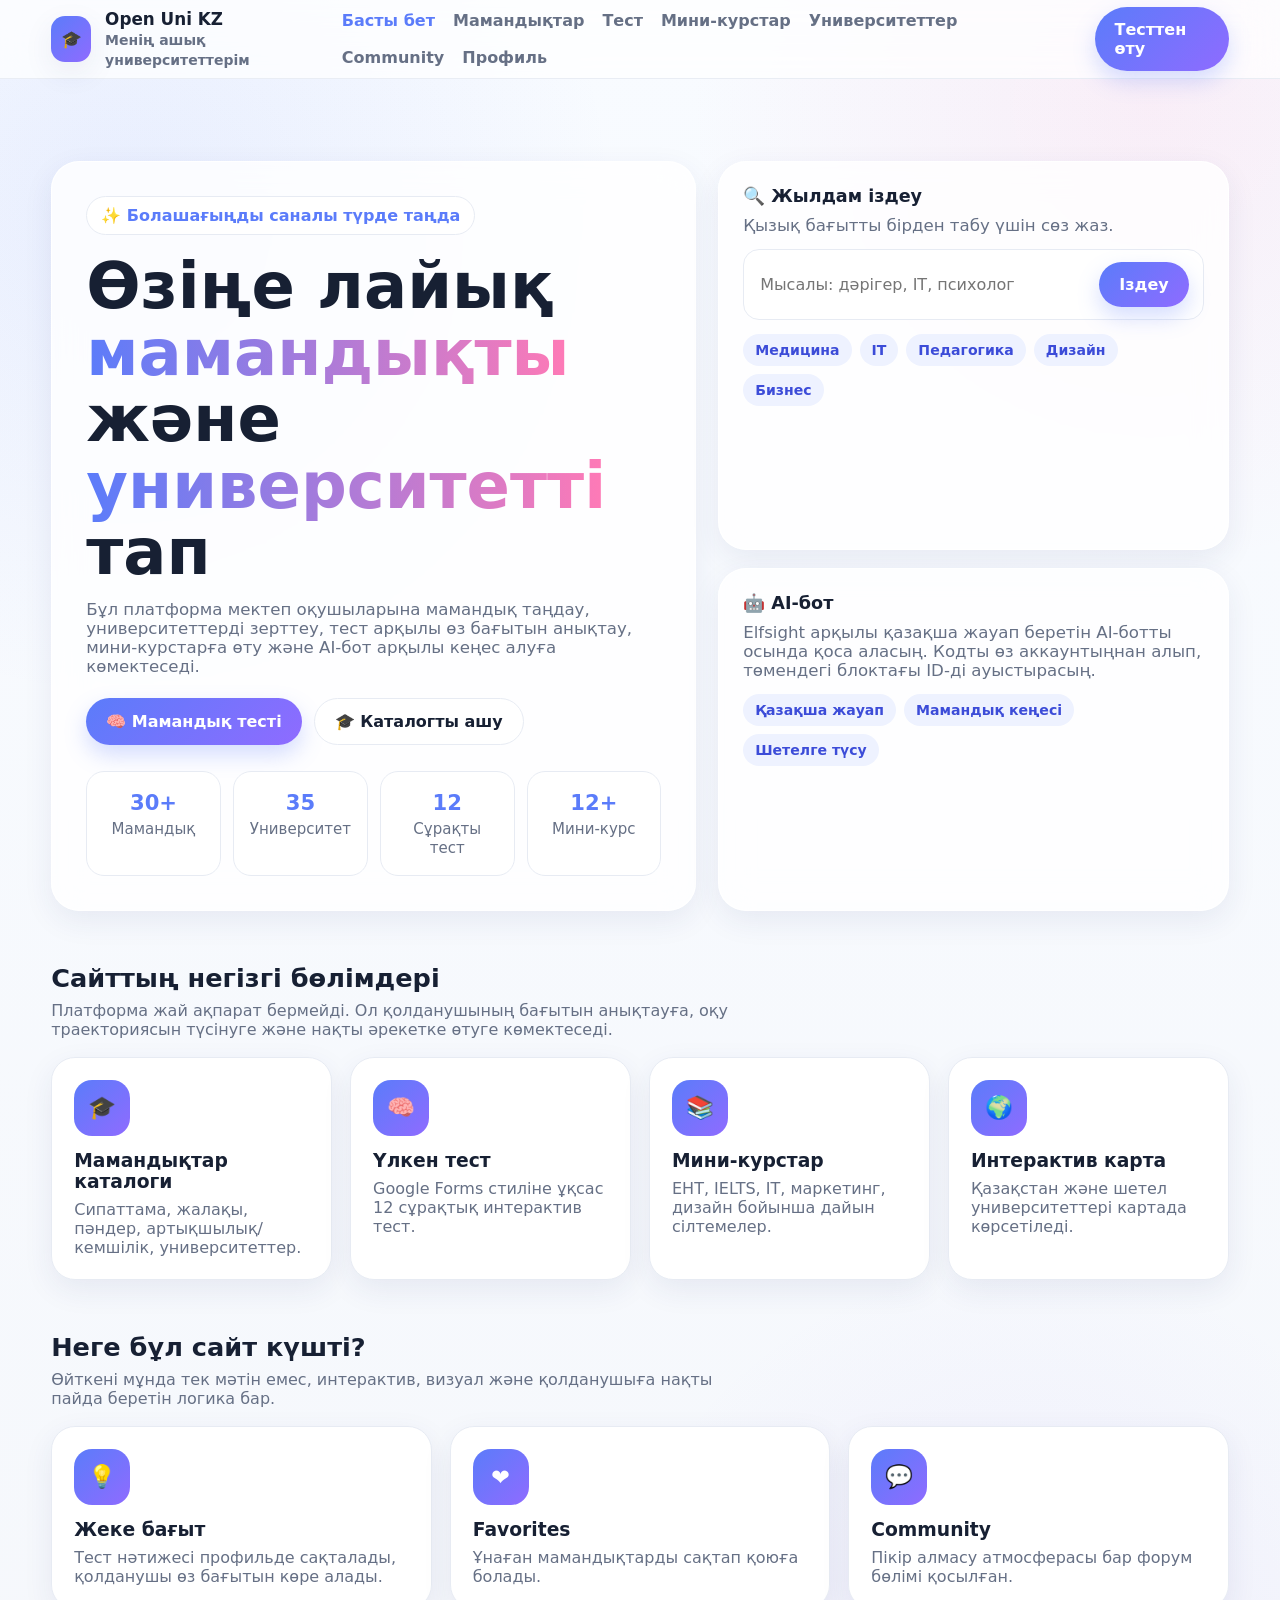
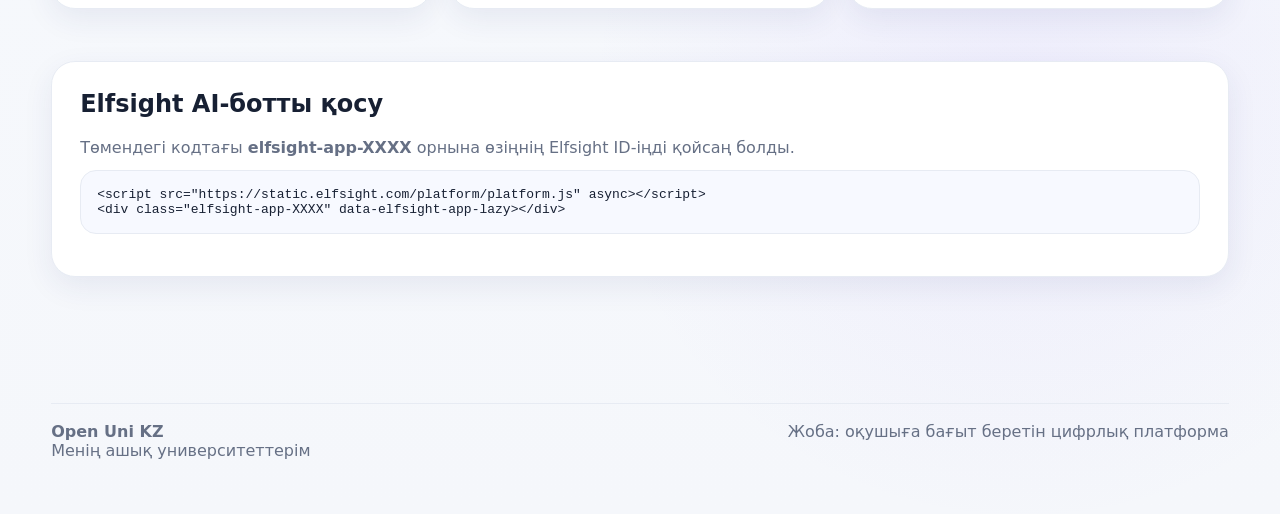
==== index.html @ f0c1a760 "Create index.html" ====
<!DOCTYPE html>
<html lang="kk">
<head>
  <meta charset="UTF-8">
  <meta name="viewport" content="width=device-width, initial-scale=1.0">
  <title>Open Uni KZ | Менің ашық университеттерім</title>
  <link rel="stylesheet" href="css/style.css">
</head>
<body>
  <header class="topbar">
    <div class="container nav">
      <a href="index.html" class="logo">
        <div class="logo-badge">🎓</div>
        <div>
          <div>Open Uni KZ</div>
          <small style="color:var(--muted);font-weight:700">Менің ашық университеттерім</small>
        </div>
      </a>
      <nav class="nav-links">
        <a href="index.html">Басты бет</a>
        <a href="professions.html">Мамандықтар</a>
        <a href="quiz.html">Тест</a>
        <a href="courses.html">Мини-курстар</a>
        <a href="universities.html">Университеттер</a>
        <a href="community.html">Community</a>
        <a href="profile.html">Профиль</a>
      </nav>
      <a class="btn btn-primary" href="quiz.html">Тесттен өту</a>
    </div>
  </header>

  <main class="page">
    <section class="hero">
      <div class="container hero-grid">
        <div class="panel hero-card reveal">
          <div class="eyebrow">✨ Болашағыңды саналы түрде таңда</div>
          <h1>Өзіңе лайық <span class="gradient-text">мамандықты</span> және <span class="gradient-text">университетті</span> тап</h1>
          <p>
            Бұл платформа мектеп оқушыларына мамандық таңдау, университеттерді зерттеу, тест арқылы өз бағытын анықтау, мини-курстарға өту және AI-бот арқылы кеңес алуға көмектеседі.
          </p>
          <div class="hero-actions">
            <a class="btn btn-primary" href="quiz.html">🧠 Мамандық тесті</a>
            <a class="btn btn-secondary" href="professions.html">🎓 Каталогты ашу</a>
          </div>
          <div class="stats">
            <div class="stat"><strong>30+</strong><span>Мамандық</span></div>
            <div class="stat"><strong>35</strong><span>Университет</span></div>
            <div class="stat"><strong>12</strong><span>Сұрақты тест</span></div>
            <div class="stat"><strong>12+</strong><span>Мини-курс</span></div>
          </div>
        </div>

        <div class="hero-side">
          <div class="panel side-card reveal">
            <h3>🔍 Жылдам іздеу</h3>
            <p>Қызық бағытты бірден табу үшін сөз жаз.</p>
            <div class="quick-search">
              <input id="heroQuickSearchInput" type="text" placeholder="Мысалы: дәрігер, IT, психолог">
              <button id="heroQuickSearchBtn" class="btn btn-primary">Іздеу</button>
            </div>
            <div class="chips">
              <span class="chip">Медицина</span>
              <span class="chip">IT</span>
              <span class="chip">Педагогика</span>
              <span class="chip">Дизайн</span>
              <span class="chip">Бизнес</span>
            </div>
          </div>

          <div class="panel side-card reveal">
            <h3>🤖 AI-бот</h3>
            <p>Elfsight арқылы қазақша жауап беретін AI-ботты осында қоса аласың. Кодты өз аккаунтыңнан алып, төмендегі блоктағы ID-ді ауыстырасың.</p>
            <div class="chips">
              <span class="chip">Қазақша жауап</span>
              <span class="chip">Мамандық кеңесі</span>
              <span class="chip">Шетелге түсу</span>
            </div>
          </div>
        </div>
      </div>
    </section>

    <section class="section">
      <div class="container">
        <div class="section-head reveal">
          <div>
            <h2>Сайттың негізгі бөлімдері</h2>
            <p>Платформа жай ақпарат бермейді. Ол қолданушының бағытын анықтауға, оқу траекториясын түсінуге және нақты әрекетке өтуге көмектеседі.</p>
          </div>
        </div>
        <div class="grid grid-4">
          <div class="card reveal">
            <div class="icon">🎓</div>
            <h3>Мамандықтар каталоги</h3>
            <p>Сипаттама, жалақы, пәндер, артықшылық/кемшілік, университеттер.</p>
          </div>
          <div class="card reveal">
            <div class="icon">🧠</div>
            <h3>Үлкен тест</h3>
            <p>Google Forms стиліне ұқсас 12 сұрақтық интерактив тест.</p>
          </div>
          <div class="card reveal">
            <div class="icon">📚</div>
            <h3>Мини-курстар</h3>
            <p>ЕНТ, IELTS, IT, маркетинг, дизайн бойынша дайын сілтемелер.</p>
          </div>
          <div class="card reveal">
            <div class="icon">🌍</div>
            <h3>Интерактив карта</h3>
            <p>Қазақстан және шетел университеттері картада көрсетіледі.</p>
          </div>
        </div>
      </div>
    </section>

    <section class="section">
      <div class="container">
        <div class="section-head reveal">
          <div>
            <h2>Неге бұл сайт күшті?</h2>
            <p>Өйткені мұнда тек мәтін емес, интерактив, визуал және қолданушыға нақты пайда беретін логика бар.</p>
          </div>
        </div>
        <div class="grid grid-3">
          <div class="card reveal">
            <div class="icon">💡</div>
            <h3>Жеке бағыт</h3>
            <p>Тест нәтижесі профильде сақталады, қолданушы өз бағытын көре алады.</p>
          </div>
          <div class="card reveal">
            <div class="icon">❤️</div>
            <h3>Favorites</h3>
            <p>Ұнаған мамандықтарды сақтап қоюға болады.</p>
          </div>
          <div class="card reveal">
            <div class="icon">💬</div>
            <h3>Community</h3>
            <p>Пікір алмасу атмосферасы бар форум бөлімі қосылған.</p>
          </div>
        </div>
      </div>
    </section>

    <section class="section">
      <div class="container">
        <div class="card reveal" style="padding:28px">
          <h2 style="margin-top:0">Elfsight AI-ботты қосу</h2>
          <p style="color:var(--muted)">
            Төмендегі кодтағы <strong>elfsight-app-XXXX</strong> орнына өзіңнің Elfsight ID-іңді қойсаң болды.
          </p>
<pre style="background:#f7f9ff;border:1px solid var(--line);padding:16px;border-radius:16px;overflow:auto;white-space:pre-wrap"><code>&lt;script src="https://static.elfsight.com/platform/platform.js" async&gt;&lt;/script&gt;
&lt;div class="elfsight-app-XXXX" data-elfsight-app-lazy&gt;&lt;/div&gt;</code></pre>
          <div style="margin-top:14px">
            <script src="https://static.elfsight.com/platform/platform.js" async></script>
            <div class="elfsight-app-XXXX" data-elfsight-app-lazy></div>
          </div>
        </div>
      </div>
    </section>
  </main>

  <footer class="footer">
    <div class="container footer-box">
      <div><strong>Open Uni KZ</strong><br>Менің ашық университеттерім</div>
      <div>Жоба: оқушыға бағыт беретін цифрлық платформа</div>
    </div>
  </footer>

  <script src="js/main.js"></script>
</body>
</html>
---- css/style.css ----
:root{
  --bg:#f5f7fb;
  --bg-2:#eef3ff;
  --surface:#ffffffcc;
  --surface-solid:#ffffff;
  --text:#172033;
  --muted:#667085;
  --line:#e7ebf3;
  --brand:#5b7cfa;
  --brand-2:#8f6bff;
  --accent:#ff7ab6;
  --success:#18b67a;
  --warning:#ffb648;
  --danger:#ff6b6b;
  --shadow:0 10px 30px rgba(34,55,110,.08);
  --shadow-lg:0 20px 50px rgba(40,70,140,.12);
  --radius-xl:28px;
  --radius-lg:22px;
  --radius-md:16px;
  --radius-sm:12px;
}

*{box-sizing:border-box}
html{scroll-behavior:smooth}
body{
  margin:0;
  font-family:Inter, ui-sans-serif, system-ui, -apple-system, Segoe UI, Roboto, Arial, sans-serif;
  color:var(--text);
  background:
    radial-gradient(circle at 10% 10%, rgba(91,124,250,.10), transparent 22%),
    radial-gradient(circle at 90% 5%, rgba(255,122,182,.10), transparent 20%),
    radial-gradient(circle at 80% 80%, rgba(143,107,255,.08), transparent 22%),
    linear-gradient(180deg, #f8fbff 0%, #f5f7fb 100%);
}

a{text-decoration:none;color:inherit}
img{max-width:100%;display:block}
button,input,select,textarea{font:inherit}

.container{
  width:min(1200px, 92%);
  margin:0 auto;
}

.topbar{
  position:sticky;
  top:0;
  z-index:100;
  backdrop-filter:blur(16px);
  background:rgba(255,255,255,.72);
  border-bottom:1px solid rgba(231,235,243,.9);
}

.nav{
  min-height:78px;
  display:flex;
  align-items:center;
  justify-content:space-between;
  gap:20px;
}

.logo{
  display:flex;
  align-items:center;
  gap:14px;
  font-weight:800;
  font-size:1.05rem;
}
.logo-badge{
  width:46px;
  height:46px;
  border-radius:14px;
  display:grid;
  place-items:center;
  color:#fff;
  background:linear-gradient(135deg,var(--brand),var(--brand-2));
  box-shadow:var(--shadow);
}

.nav-links{
  display:flex;
  gap:18px;
  flex-wrap:wrap;
}
.nav-links a{
  color:var(--muted);
  font-weight:600;
  transition:.2s ease;
}
.nav-links a:hover,
.nav-links a.active{
  color:var(--brand);
}

.btn{
  border:none;
  cursor:pointer;
  border-radius:999px;
  padding:13px 20px;
  font-weight:700;
  transition:.22s ease;
  display:inline-flex;
  align-items:center;
  justify-content:center;
  gap:10px;
}
.btn:hover{transform:translateY(-1px)}
.btn-primary{
  color:#fff;
  background:linear-gradient(135deg,var(--brand),var(--brand-2));
  box-shadow:0 10px 22px rgba(91,124,250,.26);
}
.btn-secondary{
  color:var(--text);
  background:#fff;
  border:1px solid var(--line);
}
.btn-ghost{
  color:var(--brand);
  background:#eef2ff;
}

.page{
  padding:34px 0 64px;
}

.hero{
  padding:48px 0 26px;
}
.hero-grid{
  display:grid;
  grid-template-columns:1.2fr .95fr;
  gap:22px;
  align-items:stretch;
}
.panel{
  background:var(--surface);
  backdrop-filter:blur(16px);
  border:1px solid rgba(255,255,255,.9);
  border-radius:var(--radius-xl);
  box-shadow:var(--shadow);
}
.hero-card{
  padding:34px;
}
.eyebrow{
  display:inline-flex;
  align-items:center;
  gap:8px;
  padding:9px 14px;
  border-radius:999px;
  border:1px solid var(--line);
  background:#fff;
  color:var(--brand);
  font-weight:800;
  margin-bottom:18px;
}
.hero h1{
  margin:0 0 14px;
  font-size:clamp(2rem, 5vw, 4rem);
  line-height:1.04;
}
.gradient-text{
  background:linear-gradient(90deg,var(--brand),var(--accent));
  -webkit-background-clip:text;
  background-clip:text;
  color:transparent;
}
.hero p{
  margin:0 0 22px;
  color:var(--muted);
  font-size:1.04rem;
  max-width:62ch;
}
.hero-actions{
  display:flex;
  gap:12px;
  flex-wrap:wrap;
  margin-bottom:26px;
}
.stats{
  display:grid;
  grid-template-columns:repeat(4,1fr);
  gap:12px;
}
.stat{
  padding:18px 16px;
  border-radius:18px;
  background:#fff;
  border:1px solid var(--line);
  text-align:center;
}
.stat strong{
  display:block;
  font-size:1.32rem;
  color:var(--brand);
  margin-bottom:4px;
}
.stat span{
  color:var(--muted);
  font-size:.94rem;
}

.hero-side{
  display:grid;
  gap:18px;
}
.side-card{
  padding:24px;
}
.side-card h3{
  margin:0 0 10px;
  font-size:1.1rem;
}
.side-card p{
  margin:0;
  color:var(--muted);
}
.quick-search{
  margin-top:14px;
  display:flex;
  gap:10px;
  align-items:center;
  padding:12px 14px;
  border-radius:16px;
  background:#fff;
  border:1px solid var(--line);
}
.quick-search input{
  width:100%;
  border:none;
  outline:none;
  background:transparent;
}
.chips{
  margin-top:14px;
  display:flex;
  gap:8px;
  flex-wrap:wrap;
}
.chip{
  padding:8px 12px;
  border-radius:999px;
  background:#eef2ff;
  color:#3c4cd8;
  font-weight:700;
  font-size:.88rem;
}

.section{
  padding:26px 0;
}
.section-head{
  margin-bottom:18px;
  display:flex;
  align-items:end;
  justify-content:space-between;
  gap:18px;
  flex-wrap:wrap;
}
.section-head h2{
  margin:0 0 8px;
  font-size:clamp(1.5rem, 2vw, 2.2rem);
}
.section-head p{
  margin:0;
  color:var(--muted);
  max-width:68ch;
}

.grid{
  display:grid;
  gap:18px;
}
.grid-2{grid-template-columns:repeat(2,1fr)}
.grid-3{grid-template-columns:repeat(3,1fr)}
.grid-4{grid-template-columns:repeat(4,1fr)}

.card{
  background:var(--surface-solid);
  border:1px solid var(--line);
  border-radius:24px;
  padding:22px;
  box-shadow:var(--shadow);
  transition:.25s ease;
}
.card:hover{
  transform:translateY(-4px);
  box-shadow:var(--shadow-lg);
}
.icon{
  width:56px;
  height:56px;
  border-radius:18px;
  display:grid;
  place-items:center;
  font-size:1.4rem;
  color:#fff;
  background:linear-gradient(135deg,var(--brand),var(--brand-2));
  margin-bottom:14px;
}
.card h3{
  margin:0 0 8px;
}
.card p{
  margin:0;
  color:var(--muted);
}
.meta{
  margin:14px 0 0;
  display:flex;
  gap:8px;
  flex-wrap:wrap;
}
.pill{
  padding:7px 11px;
  border-radius:999px;
  background:#f4f6fb;
  font-size:.84rem;
  font-weight:700;
  color:#475467;
}

.toolbar{
  display:flex;
  gap:12px;
  flex-wrap:wrap;
  margin:18px 0 22px;
}
.input,
.select{
  min-height:48px;
  padding:12px 14px;
  border-radius:14px;
  border:1px solid var(--line);
  background:#fff;
  color:var(--text);
  outline:none;
}
.input{min-width:250px; flex:1}
.select{min-width:180px}

.catalog{
  display:grid;
  grid-template-columns:repeat(3,1fr);
  gap:18px;
}
.prof-card{
  position:relative;
  overflow:hidden;
}
.favorite-btn{
  position:absolute;
  top:16px;
  right:16px;
  width:42px;
  height:42px;
  border:none;
  border-radius:50%;
  cursor:pointer;
  background:#fff;
  box-shadow:var(--shadow);
  font-size:1.05rem;
}
.favorite-btn.active{
  background:#ffe7f2;
}
.salary{
  margin-top:10px;
  font-weight:800;
  color:var(--success);
}
.actions{
  margin-top:18px;
  display:flex;
  gap:10px;
  flex-wrap:wrap;
}

.modal{
  position:fixed;
  inset:0;
  background:rgba(17,24,39,.38);
  display:none;
  align-items:center;
  justify-content:center;
  padding:18px;
  z-index:200;
}
.modal.show{display:flex}
.modal-box{
  width:min(760px, 100%);
  background:#fff;
  border-radius:28px;
  padding:28px;
  box-shadow:var(--shadow-lg);
  border:1px solid var(--line);
}
.modal-box h2{margin-top:0}
.modal-grid{
  display:grid;
  grid-template-columns:1fr 1fr;
  gap:16px;
}
.list{
  margin:0;
  padding-left:18px;
  color:var(--muted);
}
.list li{margin:6px 0}

.form-shell{
  max-width:860px;
  margin:0 auto;
}
.form-card{
  background:#fff;
  border:1px solid var(--line);
  border-radius:28px;
  box-shadow:var(--shadow);
  overflow:hidden;
}
.form-top{
  height:12px;
  background:linear-gradient(90deg,var(--brand),var(--accent),var(--brand-2));
}
.form-body{
  padding:26px;
}
.form-body h1{
  margin:0 0 8px;
  font-size:2rem;
}
.form-body p{
  margin:0;
  color:var(--muted);
}
.progress{
  margin:18px 0 22px;
  height:10px;
  border-radius:999px;
  background:#edf1f8;
  overflow:hidden;
}
.progress-bar{
  height:100%;
  width:0%;
  background:linear-gradient(90deg,var(--brand),var(--brand-2));
  transition:.25s ease;
}
.q-card{
  background:#fff;
  border:1px solid var(--line);
  border-radius:22px;
  padding:22px;
  box-shadow:var(--shadow);
  margin-bottom:16px;
}
.q-title{
  margin:0 0 14px;
  font-size:1.08rem;
}
.options{
  display:grid;
  gap:10px;
}
.option{
  display:flex;
  align-items:flex-start;
  gap:10px;
  padding:12px 14px;
  border-radius:14px;
  border:1px solid var(--line);
  transition:.2s ease;
}
.option:hover{
  background:#fafbff;
  border-color:#d9e0f4;
}
.result-card{
  margin-top:18px;
  background:linear-gradient(135deg,#eef2ff,#fff4fb);
  border:1px solid #e5dffc;
  border-radius:24px;
  padding:24px;
}

.course-grid{
  display:grid;
  grid-template-columns:repeat(3,1fr);
  gap:18px;
}
.course-card a{
  display:inline-flex;
  margin-top:14px;
}

.uni-grid{
  display:grid;
  grid-template-columns:repeat(3,1fr);
  gap:18px;
}
.rank{
  display:inline-flex;
  align-items:center;
  justify-content:center;
  min-width:54px;
  height:54px;
  border-radius:18px;
  background:linear-gradient(135deg,#ffb648,#ff7ab6);
  color:#fff;
  font-weight:900;
}
.map-card{
  overflow:hidden;
  padding:0;
}
#map{
  width:100%;
  height:520px;
  border-radius:24px;
}
.leaflet-container{
  border-radius:24px;
}

.community-list{
  display:grid;
  gap:14px;
}
.post{
  background:#fff;
  border:1px solid var(--line);
  border-radius:20px;
  padding:18px 20px;
  box-shadow:var(--shadow);
}
.post-head{
  display:flex;
  align-items:center;
  justify-content:space-between;
  gap:12px;
  margin-bottom:8px;
}
.badge{
  padding:6px 10px;
  border-radius:999px;
  background:#eef2ff;
  color:#3c4cd8;
  font-size:.82rem;
  font-weight:800;
}

.profile-box{
  display:grid;
  grid-template-columns:1fr 1fr;
  gap:18px;
}
.empty{
  color:var(--muted);
}

.footer{
  padding:36px 0 54px;
  color:var(--muted);
}
.footer-box{
  border-top:1px solid var(--line);
  padding-top:18px;
  display:flex;
  justify-content:space-between;
  gap:16px;
  flex-wrap:wrap;
}

.reveal{
  opacity:0;
  transform:translateY(18px);
  transition:.7s ease;
}
.reveal.show{
  opacity:1;
  transform:translateY(0);
}

@media (max-width: 1100px){
  .hero-grid,.grid-4,.grid-3,.catalog,.uni-grid,.course-grid,.profile-box,.modal-grid{
    grid-template-columns:1fr 1fr;
  }
  .stats{grid-template-columns:repeat(2,1fr)}
}

@media (max-width: 720px){
  .nav{
    padding:10px 0;
    align-items:flex-start;
    flex-direction:column;
  }
  .hero-grid,.grid-4,.grid-3,.catalog,.uni-grid,.course-grid,.profile-box,.grid-2,.modal-grid{
    grid-template-columns:1fr;
  }
  .hero-card,.side-card,.card,.form-body,.q-card,.modal-box{
    padding:20px;
  }
  .stats{grid-template-columns:1fr}
  .hero{
    padding-top:28px;
  }
  .hero h1{
    font-size:2.25rem;
  }
  .toolbar{
    flex-direction:column;
  }
  .input,.select{
    width:100%;
    min-width:unset;
  }
}
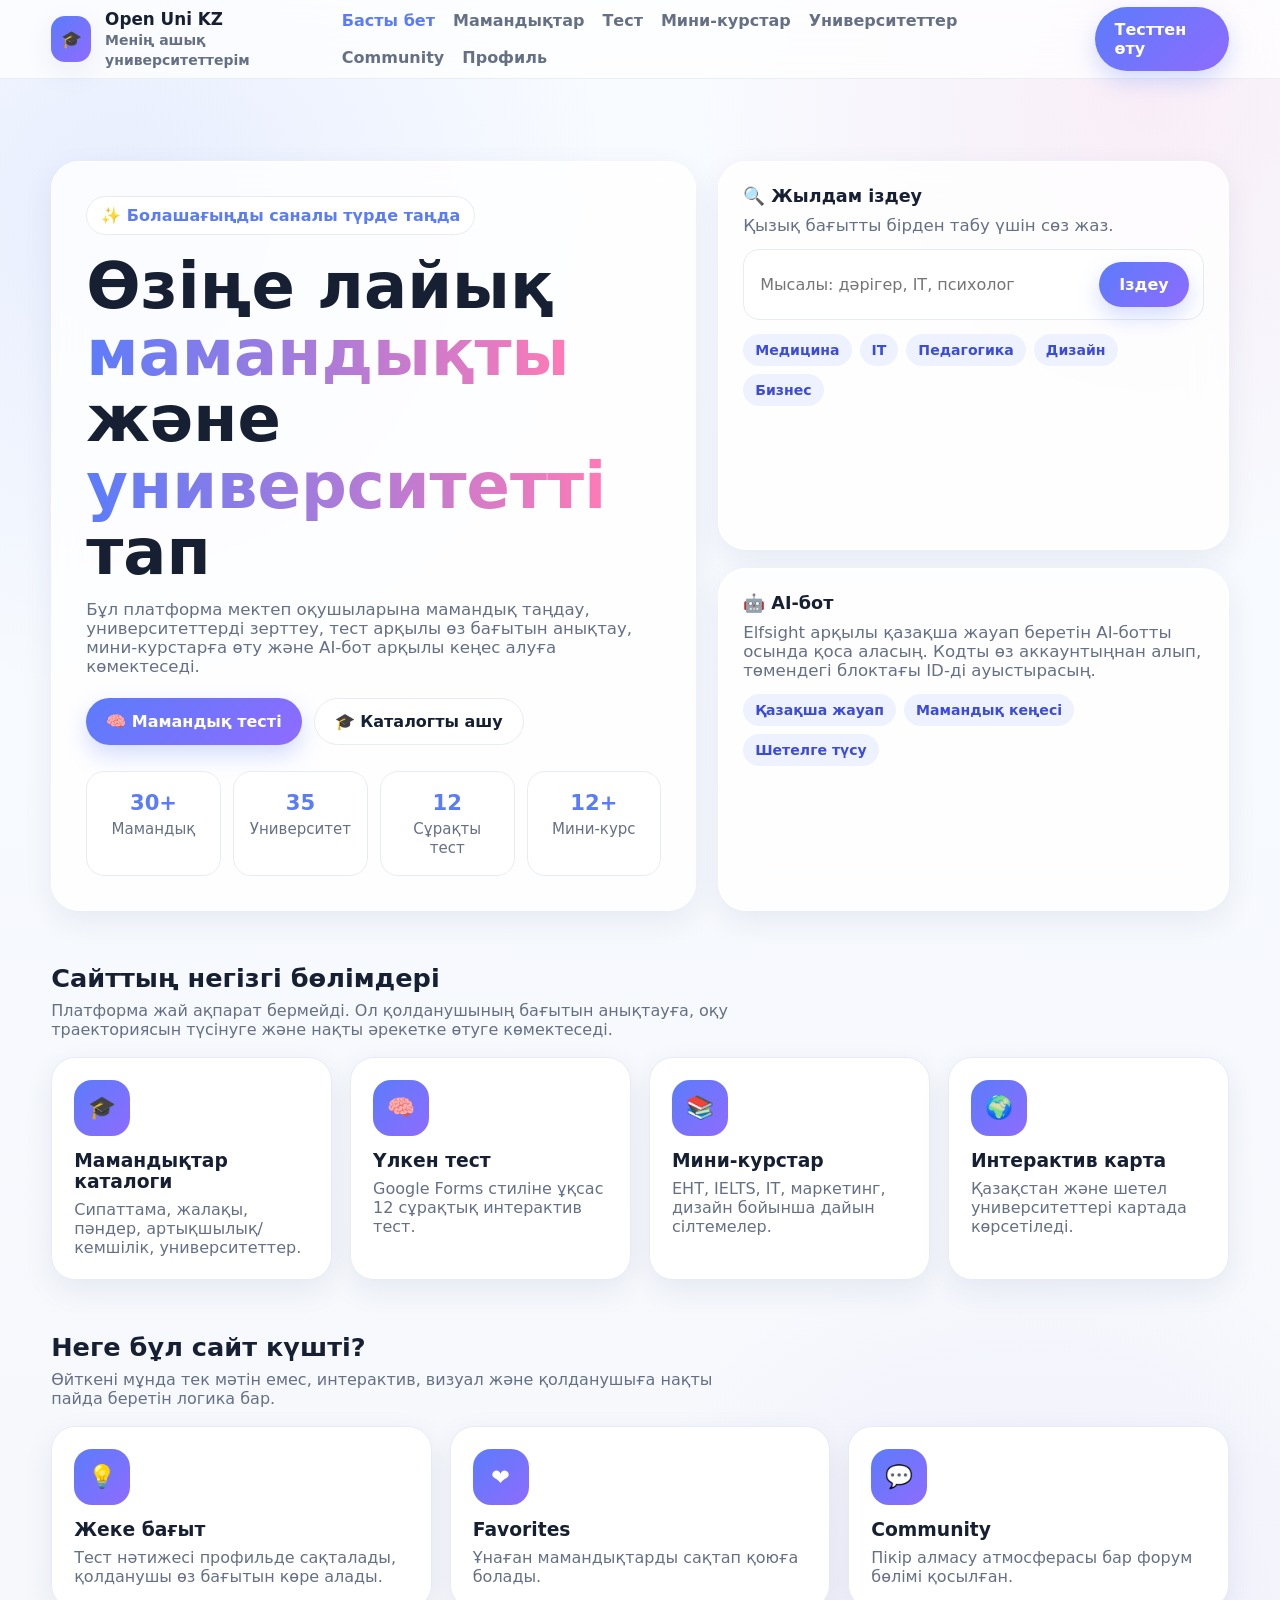
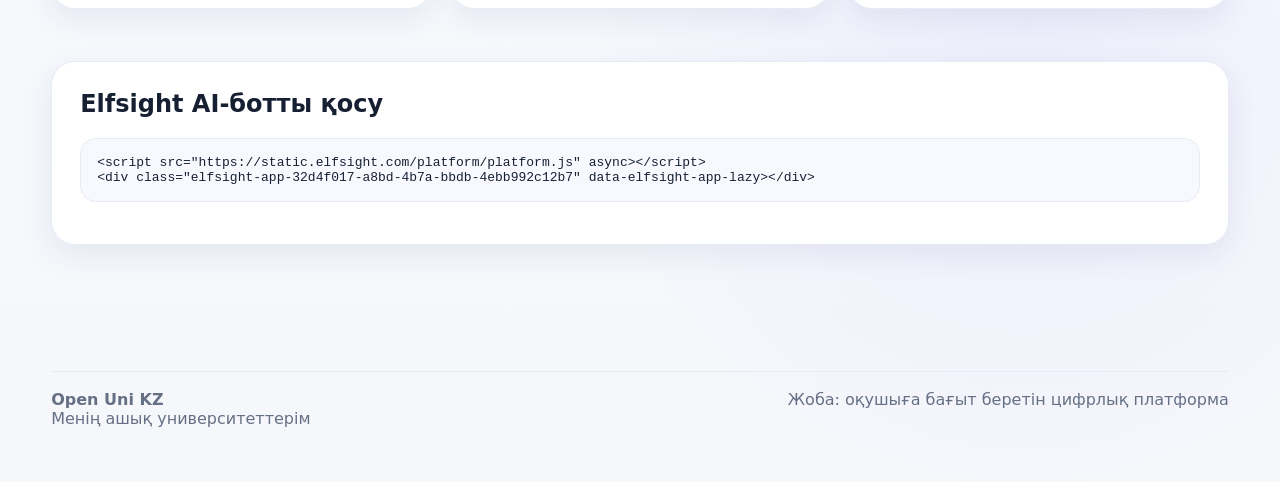
==== commit 27afda0f: "Update index.html" ====
--- a/index.html
+++ b/index.html
@@ -146,13 +146,13 @@
         <div class="card reveal" style="padding:28px">
           <h2 style="margin-top:0">Elfsight AI-ботты қосу</h2>
           <p style="color:var(--muted)">
-            Төмендегі кодтағы <strong>elfsight-app-XXXX</strong> орнына өзіңнің Elfsight ID-іңді қойсаң болды.
+        
           </p>
 <pre style="background:#f7f9ff;border:1px solid var(--line);padding:16px;border-radius:16px;overflow:auto;white-space:pre-wrap"><code>&lt;script src="https://static.elfsight.com/platform/platform.js" async&gt;&lt;/script&gt;
-&lt;div class="elfsight-app-XXXX" data-elfsight-app-lazy&gt;&lt;/div&gt;</code></pre>
+&lt;div class="elfsight-app-32d4f017-a8bd-4b7a-bbdb-4ebb992c12b7" data-elfsight-app-lazy&gt;&lt;/div&gt;</code></pre>
           <div style="margin-top:14px">
             <script src="https://static.elfsight.com/platform/platform.js" async></script>
-            <div class="elfsight-app-XXXX" data-elfsight-app-lazy></div>
+            <div class="elfsight-app-32d4f017-a8bd-4b7a-bbdb-4ebb992c12b7" data-elfsight-app-lazy></div>
           </div>
         </div>
       </div>
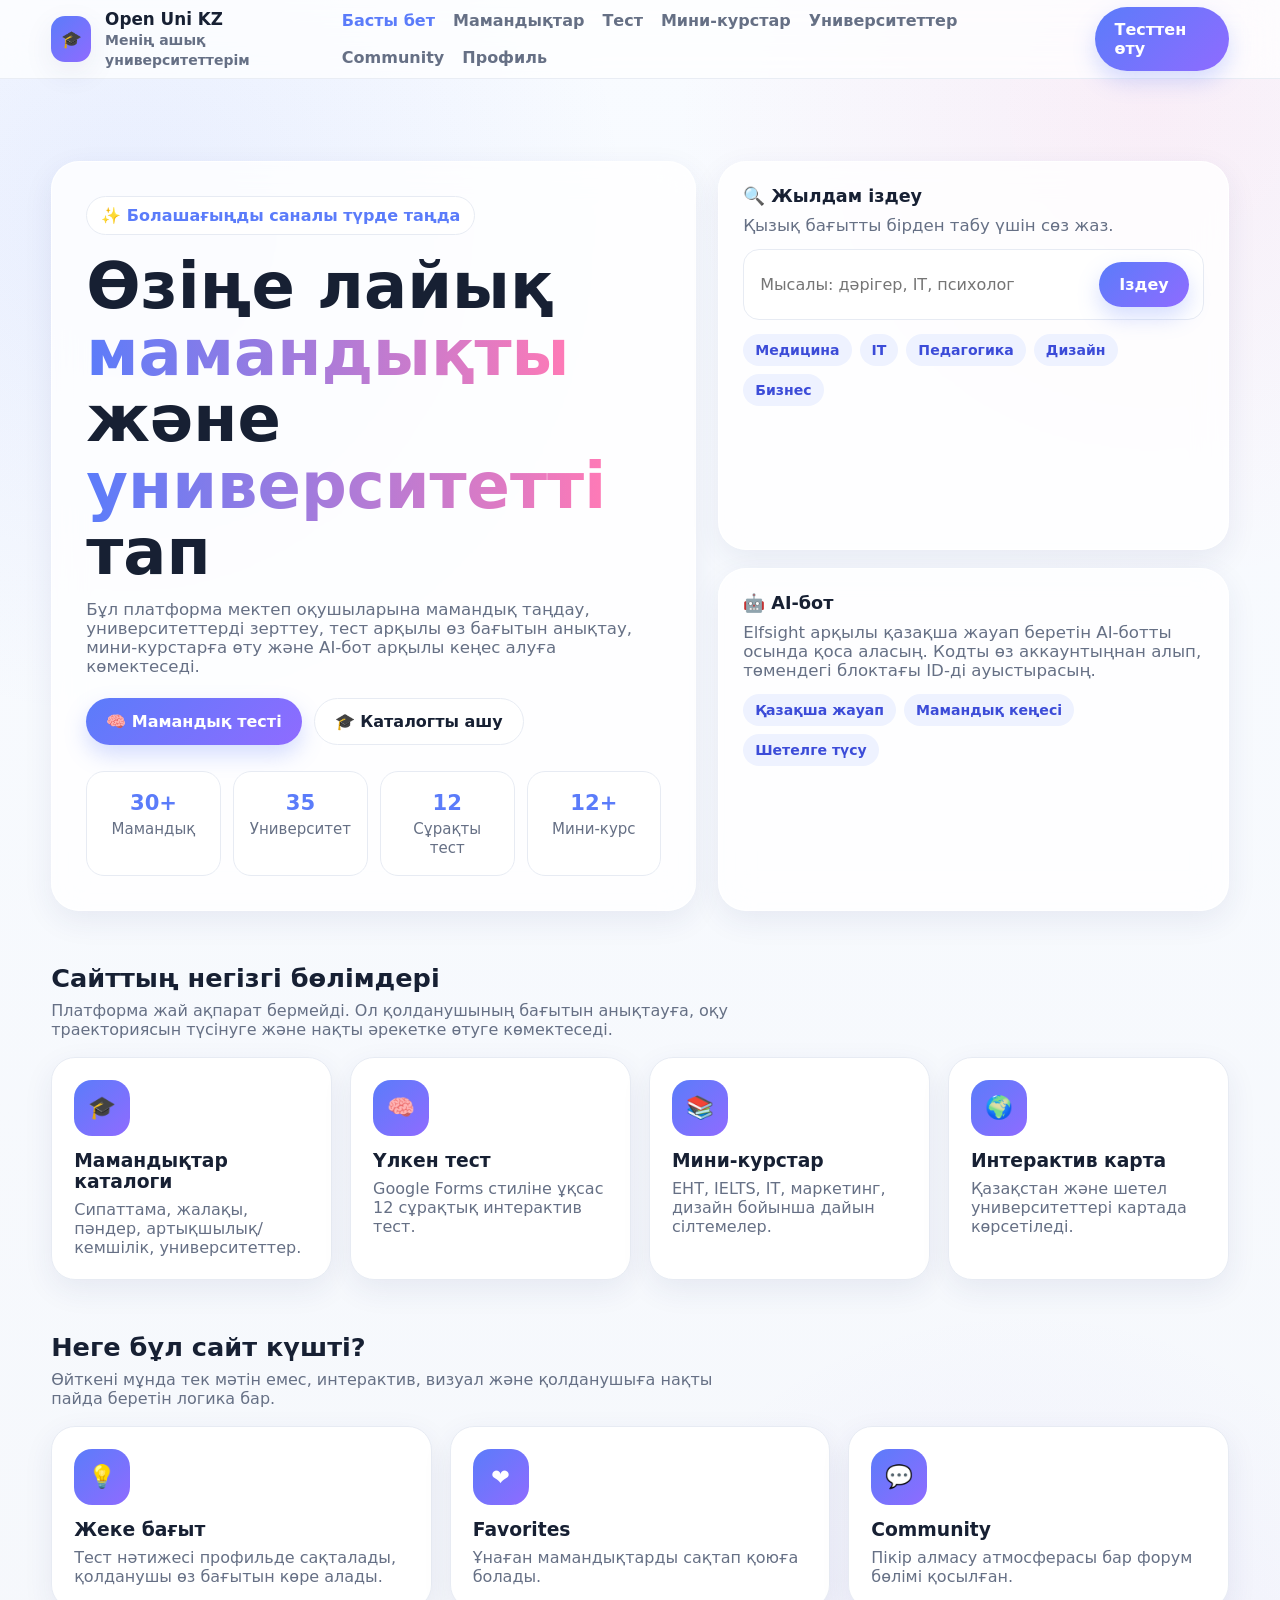
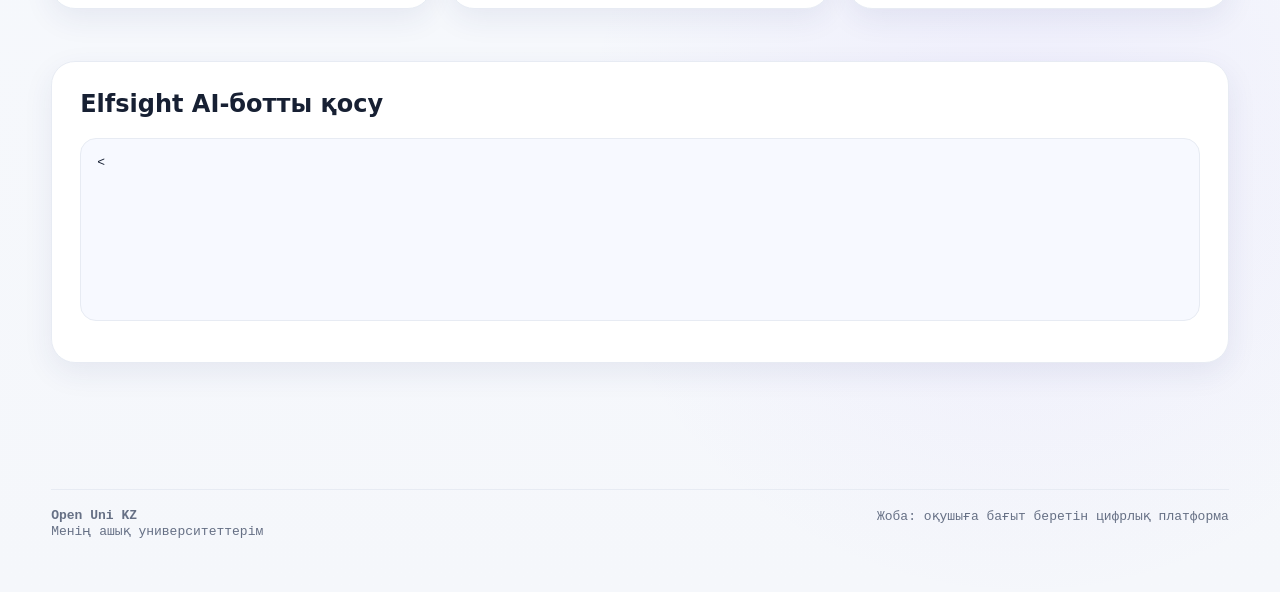
==== commit 51ddbe17: "Update index.html" ====
--- a/index.html
+++ b/index.html
@@ -148,8 +148,7 @@
           <p style="color:var(--muted)">
         
           </p>
-<pre style="background:#f7f9ff;border:1px solid var(--line);padding:16px;border-radius:16px;overflow:auto;white-space:pre-wrap"><code>&lt;script src="https://static.elfsight.com/platform/platform.js" async&gt;&lt;/script&gt;
-&lt;div class="elfsight-app-32d4f017-a8bd-4b7a-bbdb-4ebb992c12b7" data-elfsight-app-lazy&gt;&lt;/div&gt;</code></pre>
+<pre style="background:#f7f9ff;border:1px solid var(--line);padding:16px;border-radius:16px;overflow:auto;white-space:pre-wrap"><code>&lt;
           <div style="margin-top:14px">
             <script src="https://static.elfsight.com/platform/platform.js" async></script>
             <div class="elfsight-app-32d4f017-a8bd-4b7a-bbdb-4ebb992c12b7" data-elfsight-app-lazy></div>
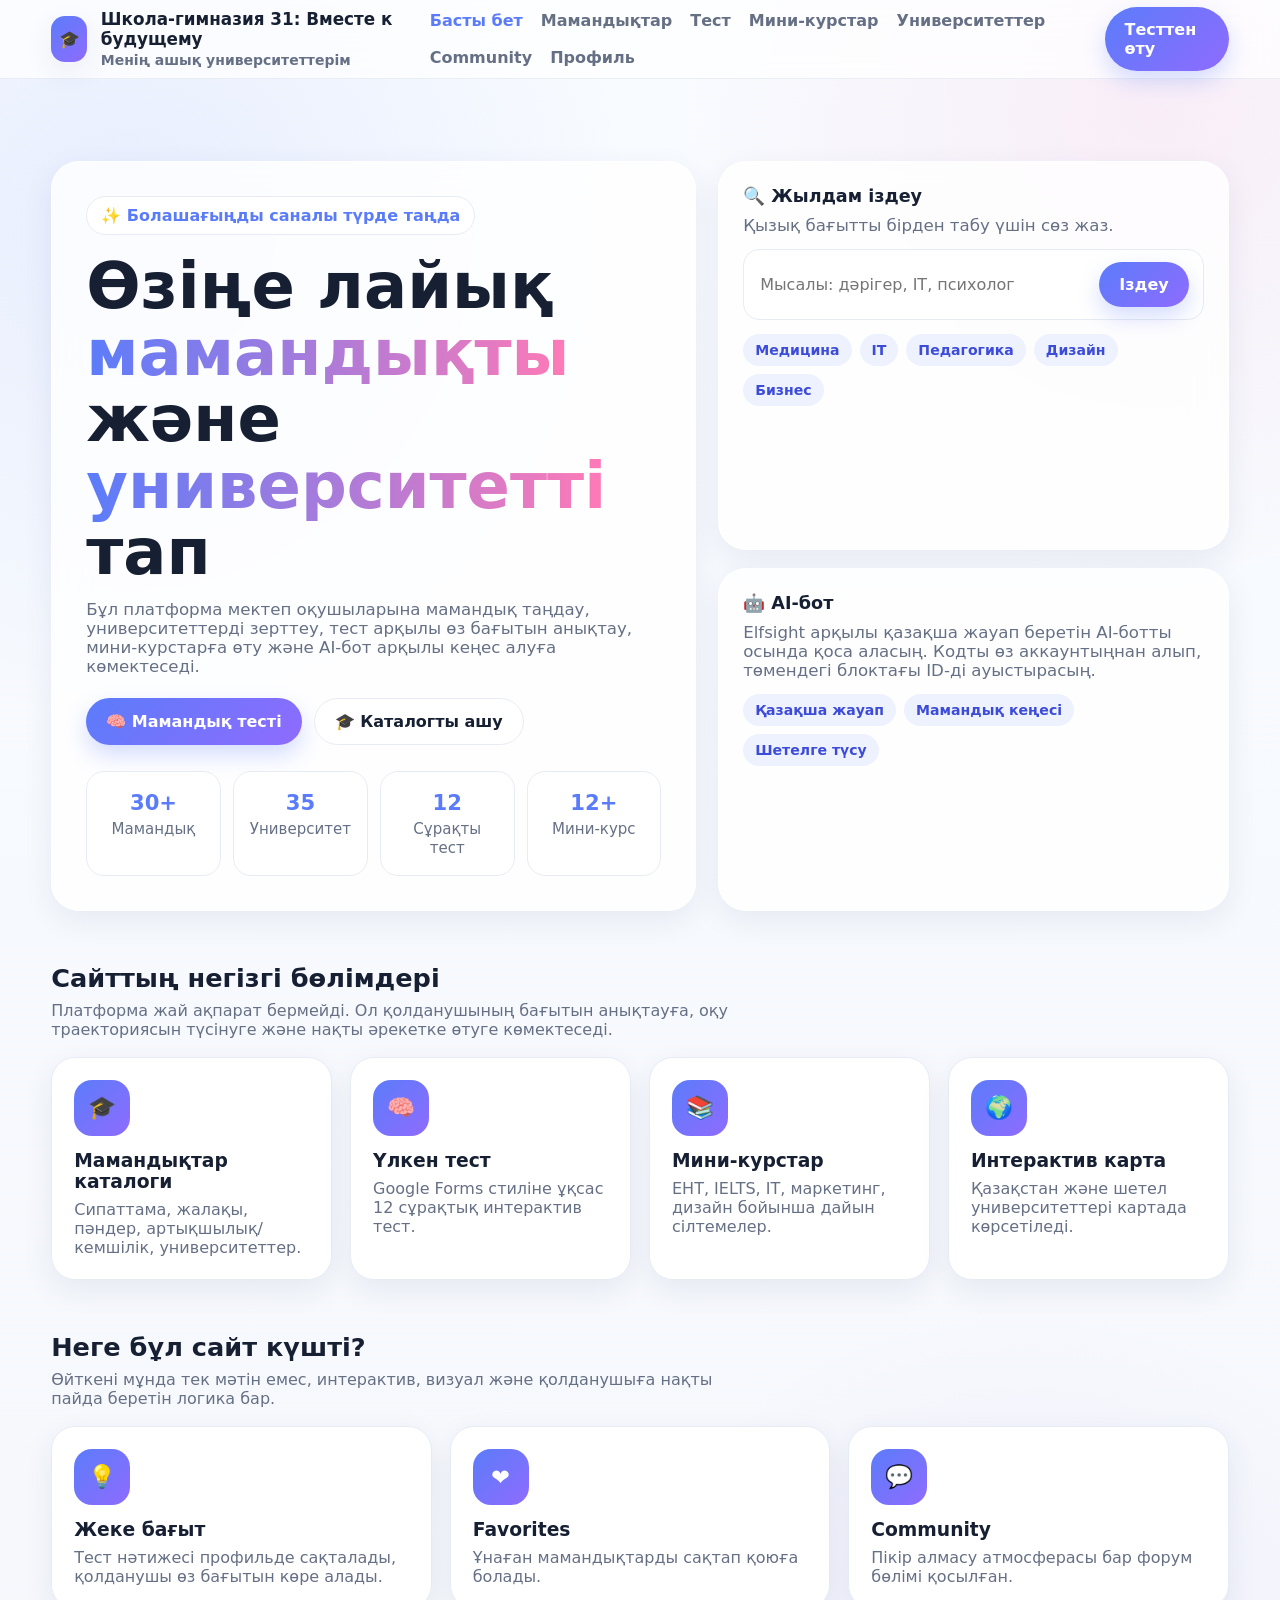
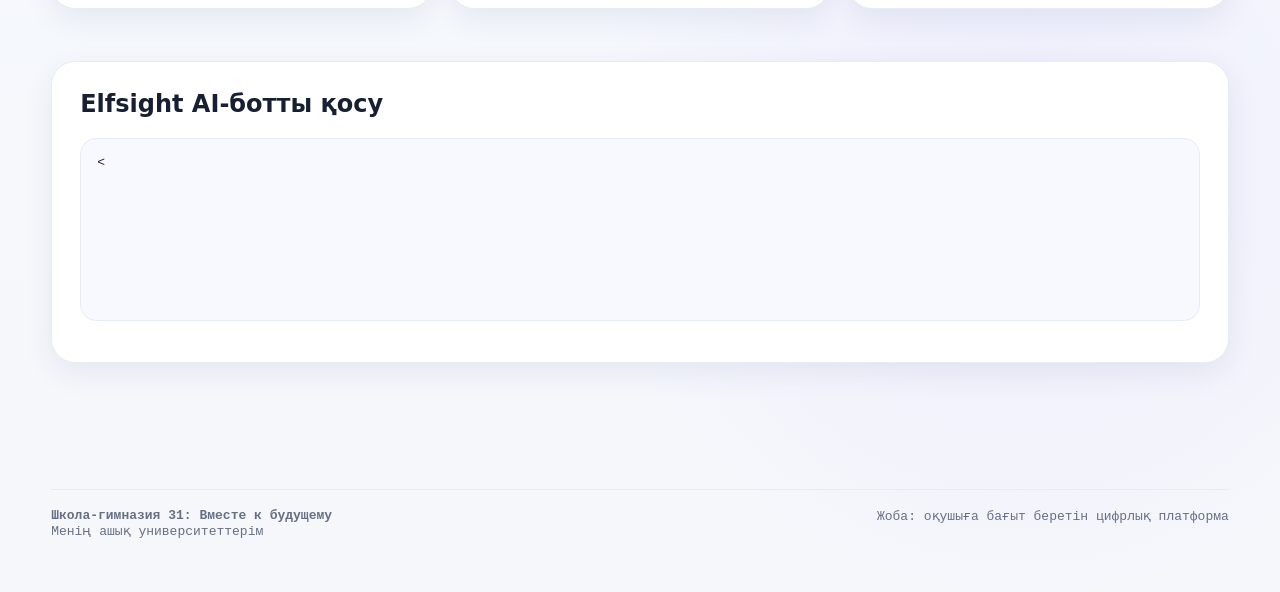
==== commit d994b72d: "Update index.html" ====
--- a/index.html
+++ b/index.html
@@ -3,7 +3,7 @@
 <head>
   <meta charset="UTF-8">
   <meta name="viewport" content="width=device-width, initial-scale=1.0">
-  <title>Open Uni KZ | Менің ашық университеттерім</title>
+  <title>Школа-гимназия 31: Вместе к будущему | Менің ашық университеттерім</title>
   <link rel="stylesheet" href="css/style.css">
 </head>
 <body>
@@ -12,7 +12,7 @@
       <a href="index.html" class="logo">
         <div class="logo-badge">🎓</div>
         <div>
-          <div>Open Uni KZ</div>
+          <div>Школа-гимназия 31: Вместе к будущему</div>
           <small style="color:var(--muted);font-weight:700">Менің ашық университеттерім</small>
         </div>
       </a>
@@ -160,7 +160,7 @@
 
   <footer class="footer">
     <div class="container footer-box">
-      <div><strong>Open Uni KZ</strong><br>Менің ашық университеттерім</div>
+      <div><strong>Школа-гимназия 31: Вместе к будущему</strong><br>Менің ашық университеттерім</div>
       <div>Жоба: оқушыға бағыт беретін цифрлық платформа</div>
     </div>
   </footer>
